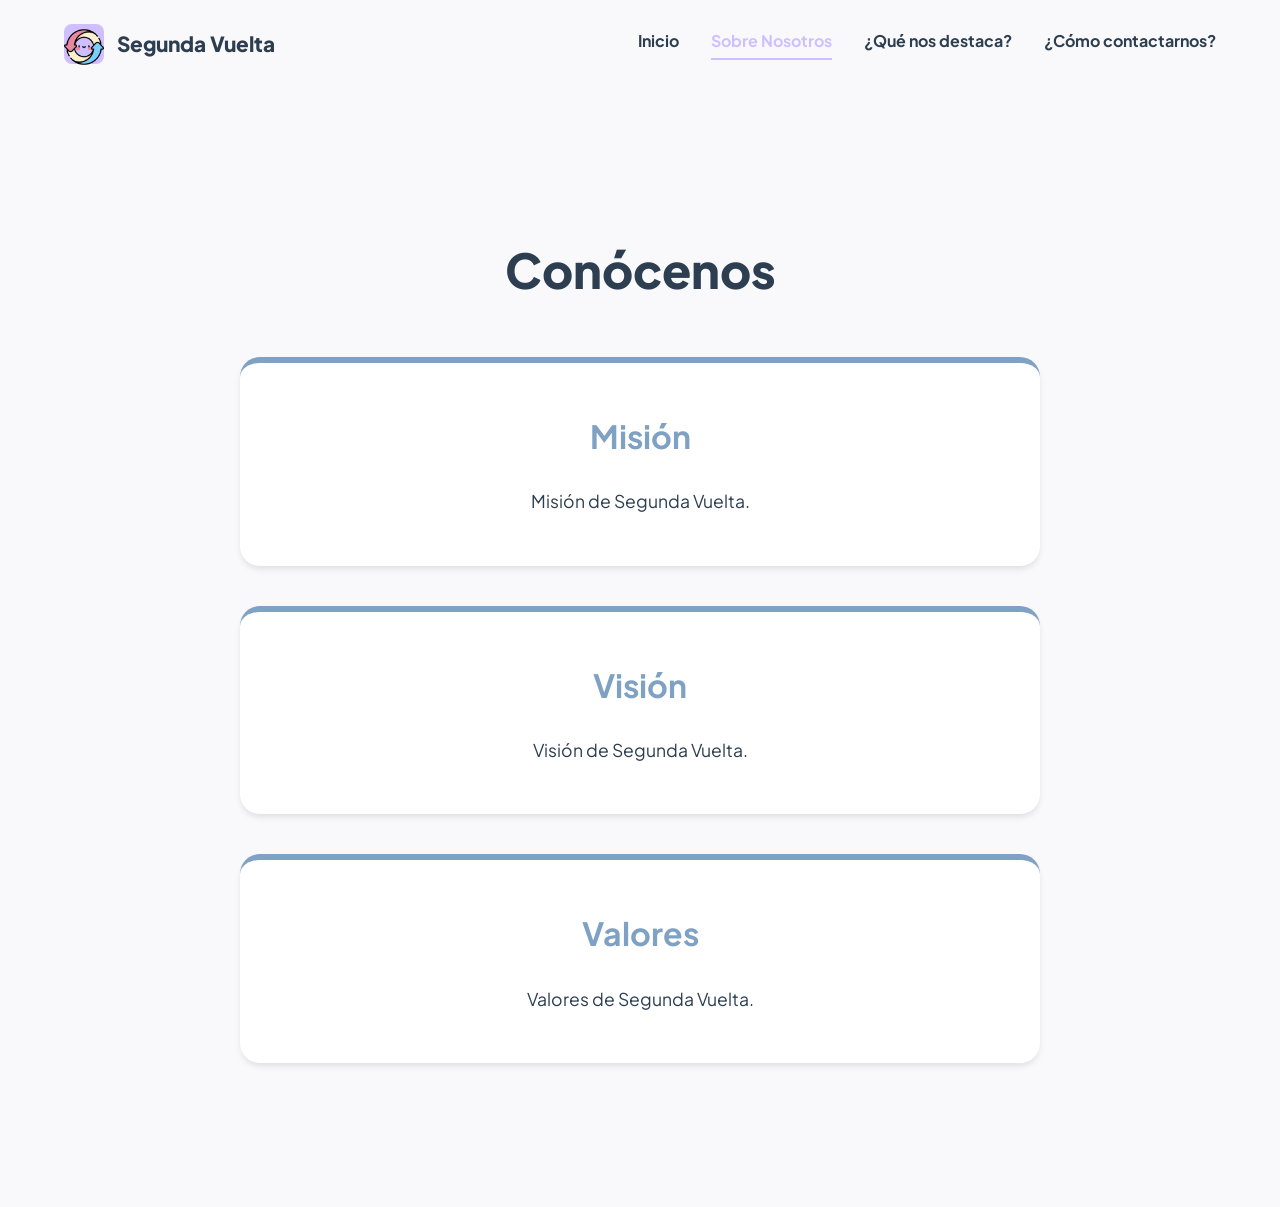
==== nosotros.html @ 5ea19747 "agrego páginas nosotros y que nos destaca, asi como sus css" ====
<!DOCTYPE html>
<html lang="en">
<head>
    <meta charset="UTF-8">
    <meta name="viewport" content="width=device-width, initial-scale=1.0">
    <title>Sobre Nosotros - Segunda Vuelta</title>
    <link rel="stylesheet" href="css/style.css">
    <link rel="preconnect" href="https://fonts.googleapis.com">
    <link rel="preconnect" href="https://fonts.gstatic.com" crossorigin>
    <link href="https://fonts.googleapis.com/css2?family=Plus+Jakarta+Sans:wght@400;500;600;700;800&display=swap" rel="stylesheet">
</head>
<body>
   <header class="encabezado">
    <div class="contenedor-encabezado">
      <div class="caja-logo">
        <div class="icono-logo">
          <img src="imagenes/IconoLogo.png" alt="Ícono Segunda Vuelta" class="imagen-icono-logo">
        </div>
        <span>Segunda Vuelta</span>
      </div>
      <nav class="navegacion-principal">
        <a href="index.html" class="enlace-navegacion">Inicio</a>
        <a href="nosotros.html" class="enlace-navegacion activo">Sobre Nosotros</a>
        <a href="que-nos-destaca.html" class="enlace-navegacion">¿Qué nos destaca?</a>
        <a href="index.html#contacto" class="enlace-navegacion">¿Cómo contactarnos?</a>
      </nav>
    </div>
  </header>
<!-- seccion principal conocenos -->
  <section class="seccion-conocenos">
    <div class="contenedor">
      <h1 class="titulo-conocenos">Conócenos</h1>
      <div class="columna-valores">

        <!-- bloque mision -->
        <div class="bloque-info">
          <h2>Misión</h2>
          <p>Misión de Segunda Vuelta.</p>
        </div>
        
        <!-- bloque vision -->
        <div class="bloque-info">
          <h2>Visión</h2>
          <p>Visión de Segunda Vuelta.</p>
        </div>

        <!-- bloque valores -->
        <div class="bloque-info">
          <h2>Valores</h2>
          <p>Valores de Segunda Vuelta.</p>
        </div>
      </div>
    </div>
  </section>
</body>
</html>
---- css/style.css ----
/* Definición de las variables de la paleta de colores */
:root {
  --color-texto-oscuro: #2c3e50; 
  --color-texto-claro: #64748b; 
  --color-lila: #d0bfff; 
  --color-durazno: #ffd3b6; 
  /* blanco/fondo principal */
  --color-fondo: #f9f9fb; 
  --color-fondo-secundario: #f9f9fb;
  --color-fondo-solucion: #7fa1c3;
  --color-footer: #2c3e50;
  /* blanco puro */
  --blanco: #ffffff;
  
  /* esta variable ayuda a que todas las animaciones duren lo mismo y se vean fluidas */
  --transicion-suave: all 0.3s ease;
  --sombra: 0 4px 6px -1px rgba(0, 0, 0, 0.1);
  --sombra-fuerte: 0 10px 15px -3px rgba(0, 0, 0, 0.1);
}

/* reseteo básico para eliminar márgenes que los navegadores ponen por defecto */
* {
  margin: 0;
  padding: 0;
  box-sizing: border-box;
}

body {
  font-family: 'Plus Jakarta Sans', sans-serif;
  background-color: var(--color-fondo);
  color: var(--color-texto-oscuro);
  line-height: 1.6;
}

/* header y navegación*/
.encabezado {
  padding: 1.5rem 5%;
  background-color: var(--color-fondo);
  /* position sticky hace que el menú se quede fijo arriba al bajar por la página */
  position: sticky;
  top: 0;
  z-index: 100;
}

.contenedor-encabezado {
  /* flexbox alinea el logo a la izquierda y el menú a la derecha */
  display: flex;
  justify-content: space-between;
  align-items: center;
  max-width: 1200px;
  margin: 0 auto;
}

.caja-logo {
  display: flex;
  align-items: center;
  gap: 0.8rem;
  font-weight: 800;
  font-size: 1.3rem;
}

.icono-logo {
  width: 40px;
  height: 40px;
  background-color: var(--color-lila);
  border-radius: 8px;
}

.navegacion-principal {
  display: flex;
  gap: 2rem;
  align-items: center;
}

.enlace-navegacion {
  text-decoration: none;
  color: var(--color-texto-oscuro);
  font-weight: 700;
  padding-bottom: 4px;
  border-bottom: 2px solid transparent;
  /* transition hace que el cambio a lila no sea de golpe */
  transition: var(--transicion-suave);
}

/* al pasar el cursor o estar activo, se pone lila y subraya */
.enlace-navegacion:hover,
.enlace-navegacion.activo {
  color: var(--color-lila);
  border-bottom: 2px solid var(--color-lila);
}

/* sección 1: hero (inicio) */
.seccion-principal {
  padding: 4rem 5%;
}

.contenedor-principal {
  /* grid divide la pantalla en dos columnas iguales para texto e imagen */
  display: grid;
  grid-template-columns: 1fr 1fr;
  gap: 4rem;
  max-width: 1200px;
  margin: 0 auto;
  align-items: center;
}

.titulo-principal {
  font-size: 3.8rem;
  line-height: 1.1;
  margin-bottom: 1.5rem;
  font-weight: 800;
}

.resaltado-azul {
  color: var(--color-fondo-solucion);
}

.descripcion-principal {
  font-size: 1.1rem;
  color: var(--color-texto-claro);
  margin-bottom: 2.5rem;
  max-width: 90%;
}

.acciones-principal {
  margin-bottom: 3rem;
}

.boton-sección1, .boton-primario {
  display: inline-block;
  background-color: var(--color-durazno);
  color: var(--color-texto-oscuro);
  text-decoration: none;
  padding: 1rem 2.5rem;
  border-radius: 12px;
  font-weight: 700;
  transition: var(--transicion-suave);
}

.boton-sección1:hover, .boton-primario:hover {
  /* scale agranda el botón un 5% al poner el cursor encima */
  transform: scale(1.05);
  box-shadow: var(--sombra);
}

.frases-principal {
  display: flex;
  gap: 1.5rem;
  font-size: 0.9rem;
  font-weight: 700;
}

.punto-descripción {
  display: inline-block;
  width: 10px;
  height: 10px;
  background-color: var(--color-lila);
  border-radius: 50%;
  margin-right: 5px;
}

.imagen-principal-caja {
  background-color: var(--color-fondo-secundario);
  border-radius: 30px;
  height: 600px;
}

.contenedor {
  max-width: 1200px;
  margin: 0 auto;
  padding: 5rem 5%;
  text-align: center;
}

.etiqueta-seccion {
  display: inline-block;
  background-color: var(--blanco);
  color: var(--color-texto-oscuro);
  padding: 0.5rem 1.2rem;
  border-radius: 20px;
  font-size: 0.8rem;
  font-weight: 800;
  letter-spacing: 1px;
  margin-bottom: 1.5rem;
  border: 1px solid var(--color-lila);
}

.titulo-seccion {
  font-size: 2.5rem;
  margin-bottom: 1.2rem;
  font-weight: 800;
}

.subtitulo-seccion {
  color: var(--color-texto-claro);
  max-width: 700px;
  margin: 0 auto 4rem auto;
  font-size: 1.1rem;
}

/*sección 2: el problema */
.seccion-problema {
  background-color: var(--color-fondo);
}

.cuadricula-3-tarjetas {
  display: grid;
  /* genera exactamente 3 columnas del mismo ancho */
  grid-template-columns: repeat(3, 1fr);
  gap: 2rem;
  text-align: left;
}

.tarjeta-estatica {
  background-color: var(--blanco);
  padding: 2.5rem;
  border-radius: 20px;
  box-shadow: var(--sombra);
  border: 1px solid var(--color-fondo);
}

.caja-icono-tarjeta {
  width: 50px;
  height: 50px;
  background-color: var(--color-fondo);
  border-radius: 12px;
  margin-bottom: 1.5rem;
}

.tarjeta-estatica h3 {
  font-size: 1.25rem;
  margin-bottom: 1rem;
  font-weight: 800;
}

.tarjeta-estatica p {
  color: var(--color-texto-claro);
  font-size: 0.95rem;
}

/* sección 3: la solución */
.seccion-solucion {
  background-color: var(--color-fondo-solucion);
  padding: 5rem 5%;
}

.contenedor-solucion {
  max-width: 1200px;
  margin: 0 auto;
  display: grid;
  grid-template-columns: 1fr 1fr;
  gap: 4rem;
  align-items: center;
}

.etiqueta-clara {
  background-color: rgba(255, 255, 255, 0.2);
  color: var(--blanco);
  border: none;
}

.titulo-solucion {
  color: var(--blanco);
  font-size: 2.8rem;
  margin-bottom: 1.5rem;
  font-weight: 800;
}

.descripcion-solucion {
  color: var(--blanco);
  font-size: 1.1rem;
  margin-bottom: 3rem;
}

.caja-imagen-solucion {
  width: 100%;
  height: auto;
  background-color: rgba(255, 255, 255, 0.2);
  border-radius: 30px;
  border: 1px solid rgba(255, 255, 255, 0.4);
 
  text-align: center;
  padding: 1.5rem; 
  margin-top: 2rem;
}

.columna-derecha-solucion {
  display: flex;
  /* flex-direction column apila las tarjetas una sobre otra */
  flex-direction: column;
  gap: 1.5rem;
}

.tarjeta-solucion {
  background-color: var(--blanco);
  padding: 1.8rem;
  border-radius: 16px;
  display: flex;
  gap: 1.5rem;
  align-items: flex-start;
}

.caja-icono-solucion {
  width: 45px;
  height: 45px;
  background-color: var(--color-fondo); 
  border-radius: 12px;
  flex-shrink: 0; /* evita que el icono se aplaste si hay mucho texto */
}

.textos-tarjeta-solucion h3 {
  font-size: 1.15rem;
  margin-bottom: 0.5rem;
  font-weight: 800;
}

.textos-tarjeta-solucion p {
  color: var(--color-texto-claro);
  font-size: 0.95rem;
}

/* sección 4: ¿cómo funciona?*/
.seccion-proceso {
  background-color: var(--color-fondo);
}

.cuadricula-proceso {
  display: flex;
  justify-content: space-between;
  align-items: center;
  gap: 1rem;
  margin-top: 3rem;
}

.tarjeta-proceso {
  flex: 1; /* hace que todas las tarjetas midan lo mismo */
  background-color: var(--blanco);
  padding: 3rem 2rem;
  border-radius: 20px;
  box-shadow: var(--sombra);
  border: 1px solid var(--color-fondo);
  /*transición para el hover */
  transition: var(--transicion-suave);
  cursor: pointer;
}

/* al pasar el cursor, la tarjeta se vuelve azul oscuro y se levanta un poco */
.tarjeta-proceso:hover {
  background-color: var(--color-texto-oscuro);
  transform: translateY(-8px);
  box-shadow: var(--sombra-fuerte);
}

/* forza a que el texto dentro de la tarjeta se vuelva blanco al hacer hover para que se lea bien */
.tarjeta-proceso:hover h3,
.tarjeta-proceso:hover p {
  color: var(--blanco);
}

.numero-paso {
  width: 45px;
  height: 45px;
  background-color: var(--color-lila);
  color: var(--color-texto-oscuro);
  border-radius: 50%;
  display: flex;
  justify-content: center;
  align-items: center;
  font-weight: 800;
  font-size: 1.2rem;
  margin: 0 auto 1.5rem auto;
  transition: var(--transicion-suave);
}

/* se invierten los colores del número al hacer hover */
.tarjeta-proceso:hover .numero-paso {
  background-color: var(--blanco);
  color: var(--color-texto-oscuro);
}

.caja-icono-proceso {
  height: 30px;
  margin-bottom: 1.5rem;
}

.tarjeta-proceso h3 {
  font-size: 1.3rem;
  margin-bottom: 1rem;
  font-weight: 800;
  transition: var(--transicion-suave);
}

.tarjeta-proceso p {
  color: var(--color-texto-claro);
  font-size: 0.95rem;
  transition: var(--transicion-suave);
}

.flecha-proceso {
  color: var(--color-lila);
  font-size: 1.5rem;
}

/* sección 5: pre-footer*/
.seccion-prefooter {
  padding: 5rem 5%;
  background-color: var(--color-fondo);
}

.tarjeta-prefooter {
  max-width: 800px;
  margin: 0 auto;
  text-align: center;
  padding: 5rem 2rem;
  border-radius: 30px;
  background-color: var(--blanco);
  border: 1px solid var(--color-fondo-solucion);
}

.caja-icono-prefooter {
  width: 50px;
  height: 50px;
  margin: 0 auto 1.5rem auto;
}

.tarjeta-prefooter h2 {
  font-size: 2.2rem;
  margin-bottom: 1rem;
  font-weight: 800;
}

.tarjeta-prefooter p {
  color: var(--color-texto-claro);
  margin-bottom: 2.5rem;
  font-size: 1.1rem;
}

/* sección 6: footer */
.pie-pagina {
  background-color: var(--color-footer);
  color: var(--blanco);
  padding: 5rem 5% 2rem 5%;
}

.contenedor-pie-pagina {
  max-width: 1200px;
  margin: 0 auto;
  display: grid;
  grid-template-columns: 2fr 1fr 1fr;
  gap: 4rem;
  margin-bottom: 4rem;
}

.logo-blanco {
  color: var(--blanco);
  margin-bottom: 1.5rem;
}

.columna-marca p {
  color: #94a3b8;
  font-size: 0.95rem;
  max-width: 350px;
}

.columna-equipo h4, .columna-contacto h4 {
  font-size: 1.2rem;
  margin-bottom: 1.5rem;
  font-weight: 800;
}

.columna-equipo p, .columna-contacto p {
  color: #94a3b8;
  margin-bottom: 0.8rem;
  font-size: 0.95rem;
}

.barra-inferior-pie {
  max-width: 1200px;
  margin: 0 auto;
  padding-top: 2rem;
  border-top: 1px solid rgba(255, 255, 255, 0.1);
  display: flex;
  justify-content: space-between;
  align-items: center;
  font-size: 0.9rem;
  color: #94a3b8;
}

.enlaces-inferiores {
  display: flex;
  gap: 1.5rem;
}

.enlaces-inferiores a, .item-contacto {
  color: #94a3b8;
  text-decoration: none;
  /*cambiar a morado/lila */
  transition: color 0.3s ease;
}

/* al colocar el cursor en los elementos del footer se vuelven lila */
.enlaces-inferiores a:hover,
.item-contacto:hover {
  color: var(--color-lila);
  cursor: pointer;
}

/*Código para q las iamagenes no se vean gigantes */

/*evita que cualquier imagen sea más grande que su contenedor */
img {
  max-width: 100%;
  height: auto;
}

/*Logo Principal */
.caja-logo img, 
img.icono-logo {
  width: 45px; 
  height: 45px;
  object-fit: contain; /* Asegura que no se deforme */
  border-radius: 8px; /* Mantiene los bordes redondeados */
}

/*Mockup del celular*/
.imagen-celular-placeholder {
  max-width: 100%;/* Evita que se salga de su contenedor */
  height: auto;/* Mantiene la proporción sin deformarse */
  width: 350px;
  display: block;
  margin: 0 auto; /* Esto centra la imagen dentro de su caja */
}

/*bebe, abuelo, desperdicio */
.icono-placeholder {
  width: 55px;
  height: 55px;
  object-fit: contain;
  display: block;          
  margin: 0 auto 1rem auto; 
}

.caja-icono-tarjeta {
  text-align: center; 
  width: 100%;  
}

/*imagen de la familia*/
.imagen-solucion-placeholder {
 width: 100%;             
  max-width: 380px;       
  height: auto;            
  object-fit: contain;    
  display: block;         
  margin: 0 auto;
} 

.caja-imagen-solucion {
    text-align: center; 
    width: 100%;
    display: flex;
    justify-content: center; /* Fuerza el centrado con Flexbox */
}

/* verificado, calendario, ubicación */
.tarjeta-solucion img,
.caja-icono-solucion img,
img.caja-icono-solucion {
  width: 45px;
  height: 45px;
  object-fit: contain;
}

/*camara, acuerdo, alfiler */
.tarjeta-proceso img,
.caja-icono-proceso img,
img.caja-icono-proceso {
  width: 50px;
  height: 50px;
  object-fit: contain;
  margin-bottom: 1.5rem;
}

/*logo footer*/
.tarjeta-prefooter img,
.caja-icono-prefooter img,
img.caja-icono-prefooter {
  width: 60px;
  height: 60px;
  object-fit: contain;
  margin-bottom: 1.5rem;
}


/* PÁGINA DE NOSOTROS: ESTILOS */

.seccion-conocenos {
  padding: 4rem 2rem;
  text-align: center; 
  background-color: var(--color-fondo);
}

.titulo-conocenos {
  font-size: 3rem;
  font-weight: 800; 
  color: var(--color-texto-oscuro);
  margin-bottom: 3rem;
}

.columna-valores {
  display: flex;
  flex-direction: column; /* Esto obliga a los elementos a ir hacia abajo */
  align-items: center;    /* Centra los bloques horizontalmente */
  gap: 2.5rem;            /* Espacio de separación entre bloque y bloque */
  max-width: 1200px;
  margin: 0 auto;
}

.bloque-info {
  background-color: var(--blanco); 
  border-radius: 20px;
  padding: 3rem 2rem;
  width: 80%;             
  max-width: 800px;       
  box-shadow: var(--sombra); 
  border-top: 6px solid var(--color-fondo-solucion); 
  text-align: center; 
  transition: var(--transicion-suave);
}

.bloque-info:hover {
  box-shadow: var(--sombra-fuerte); 
  transform: translateY(-5px);
}

.bloque-info h2 {
  color: var(--color-fondo-solucion); 
  font-size: 2rem;
  margin-bottom: 1.5rem;
  font-weight: 700;
}

.bloque-info p {
  color: var(--color-texto-oscuro);
  font-size: 1.1rem;
  line-height: 1.8;
}

/* PÁGINA ¿QUÉ NOS DESTACA?: ESTILOS */

.seccion-destaca {
  padding: 4rem 2rem;
  text-align: center;
  background-color: var(--color-fondo);
}

.titulo-destaca {
  font-size: 3rem;
  font-weight: 800;
  color: var(--color-texto-oscuro);
  margin-bottom: 4rem;
}


.fila-tarjetas-destaca {
  display: flex;
  justify-content: center;
  gap: 1.5rem;
  flex-wrap: wrap; 
  max-width: 1200px;
  margin: 0 auto;
}


.tarjeta-destaca {
  background-color: var(--blanco);
  border-radius: 20px;
  padding: 2.5rem 1.5rem;
  width: 22%; /* 22% permite que quepan 4 tarjetas en una sola fila */
  min-width: 240px; /* evita que se aplasten demasiado */
  box-shadow: var(--sombra);
  border-bottom: 6px solid var(--color-lila); 
  transition: var(--transicion-suave);
  text-align: center;
}

.tarjeta-destaca:hover {
  box-shadow: var(--sombra-fuerte);
  transform: translateY(-5px);
}

.icono-tarjeta {
  font-size: 2.5rem;
  margin-bottom: 1rem;
}

.tarjeta-destaca h3 {
  color: var(--color-texto-oscuro);
  font-size: 1.3rem;
  font-weight: 700;
  margin-bottom: 1rem;
}

.tarjeta-destaca p {
  color: var(--color-texto-claro);
  line-height: 1.6;
  font-size: 0.95rem;
}
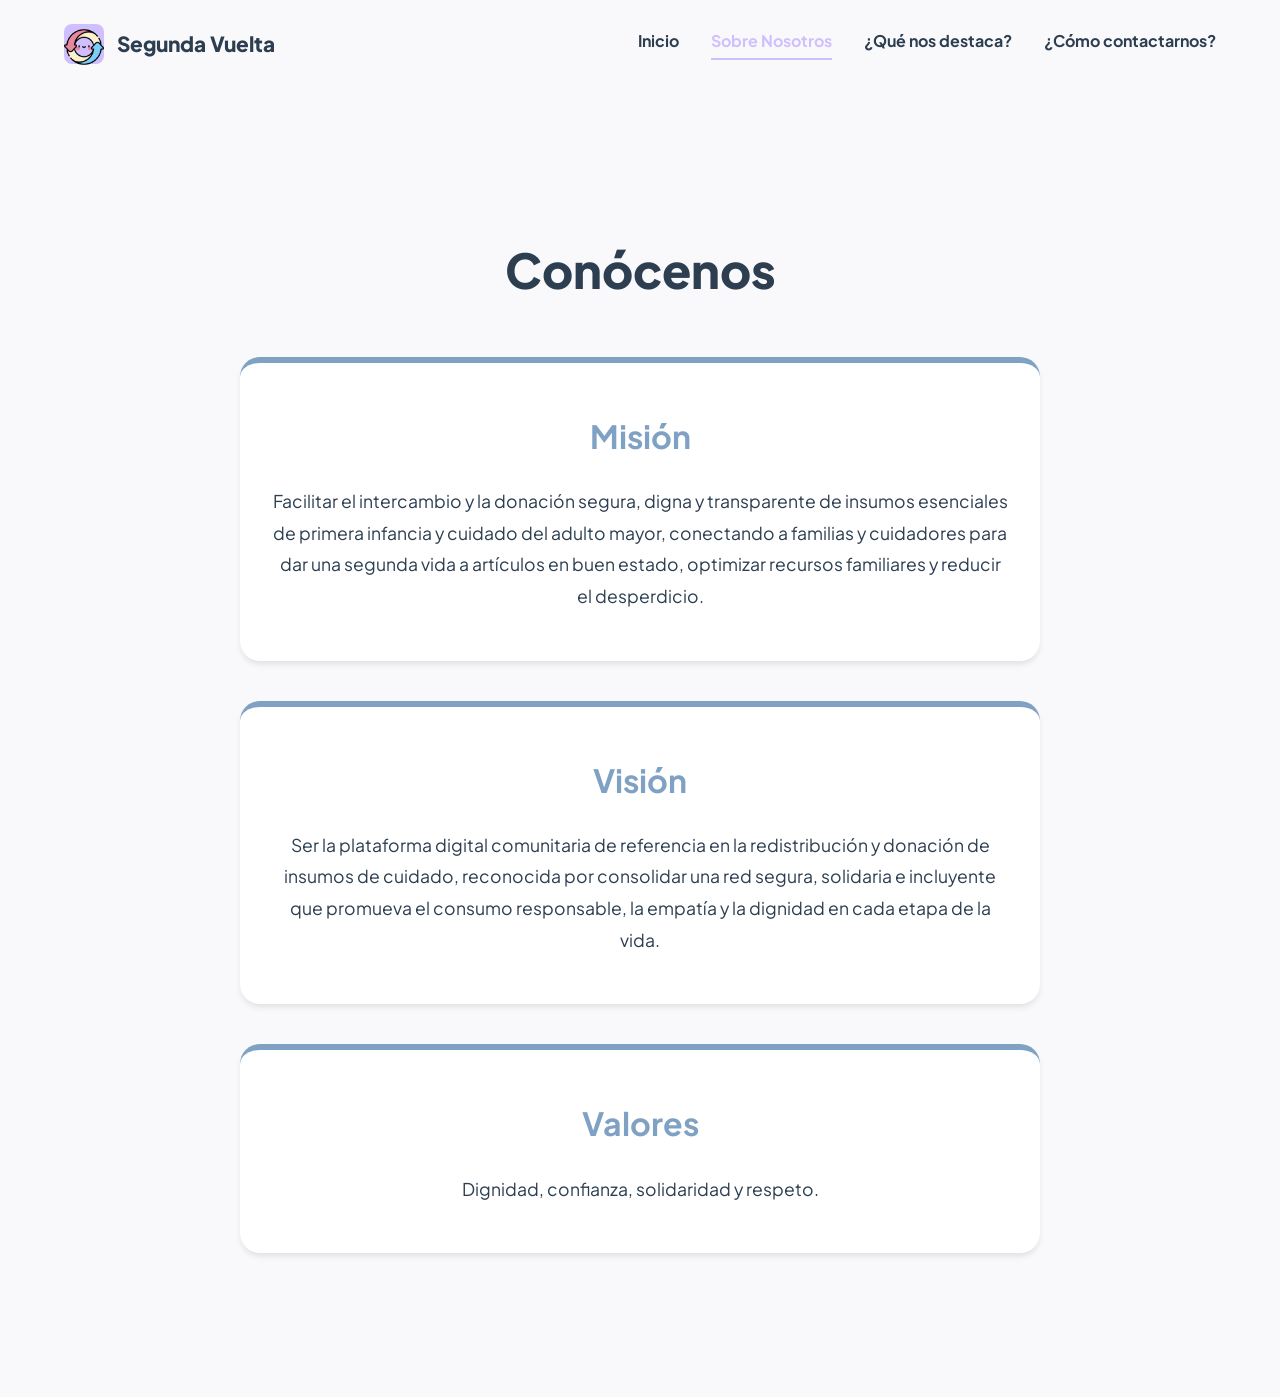
==== commit 1f7818cc: "IA quedo" ====
--- a/nosotros.html
+++ b/nosotros.html
@@ -26,7 +26,7 @@
       </nav>
     </div>
   </header>
-<!-- seccion principal conocenos -->
+<!-- seccion conocenos -->
   <section class="seccion-conocenos">
     <div class="contenedor">
       <h1 class="titulo-conocenos">Conócenos</h1>
@@ -35,19 +35,19 @@
         <!-- bloque mision -->
         <div class="bloque-info">
           <h2>Misión</h2>
-          <p>Misión de Segunda Vuelta.</p>
+          <p>Facilitar el intercambio y la donación segura, digna y transparente de insumos esenciales de primera infancia y cuidado del adulto mayor, conectando a familias y cuidadores para dar una segunda vida a artículos en buen estado, optimizar recursos familiares y reducir el desperdicio.</p>
         </div>
         
         <!-- bloque vision -->
         <div class="bloque-info">
           <h2>Visión</h2>
-          <p>Visión de Segunda Vuelta.</p>
+          <p>Ser la plataforma digital comunitaria de referencia en la redistribución y donación de insumos de cuidado, reconocida por consolidar una red segura, solidaria e incluyente que promueva el consumo responsable, la empatía y la dignidad en cada etapa de la vida.</p>
         </div>
 
         <!-- bloque valores -->
         <div class="bloque-info">
           <h2>Valores</h2>
-          <p>Valores de Segunda Vuelta.</p>
+          <p>Dignidad, confianza, solidaridad y respeto.</p>
         </div>
       </div>
     </div>
--- a/css/style.css
+++ b/css/style.css
@@ -82,7 +82,7 @@
   transition: var(--transicion-suave);
 }
 
-/* al pasar el cursor o estar activo, se pone lila y subraya */
+/* esto hace q al pasar el cursor se ponga lila y subraye */
 .enlace-navegacion:hover,
 .enlace-navegacion.activo {
   color: var(--color-lila);
@@ -344,14 +344,14 @@
   cursor: pointer;
 }
 
-/* al pasar el cursor, la tarjeta se vuelve azul oscuro y se levanta un poco */
+/* esto hace q al pasar el cursor, la tarjeta se vuelve azul oscuro y se levanta un poco */
 .tarjeta-proceso:hover {
   background-color: var(--color-texto-oscuro);
   transform: translateY(-8px);
   box-shadow: var(--sombra-fuerte);
 }
 
-/* forza a que el texto dentro de la tarjeta se vuelva blanco al hacer hover para que se lea bien */
+/* esto forza a que el texto dentro de la tarjeta se vuelva blanco al hacer hover para que se lea bien */
 .tarjeta-proceso:hover h3,
 .tarjeta-proceso:hover p {
   color: var(--blanco);
@@ -372,7 +372,7 @@
   transition: var(--transicion-suave);
 }
 
-/* se invierten los colores del número al hacer hover */
+/* esto invierte los colores del número al hacer hover */
 .tarjeta-proceso:hover .numero-paso {
   background-color: var(--blanco);
   color: var(--color-texto-oscuro);
